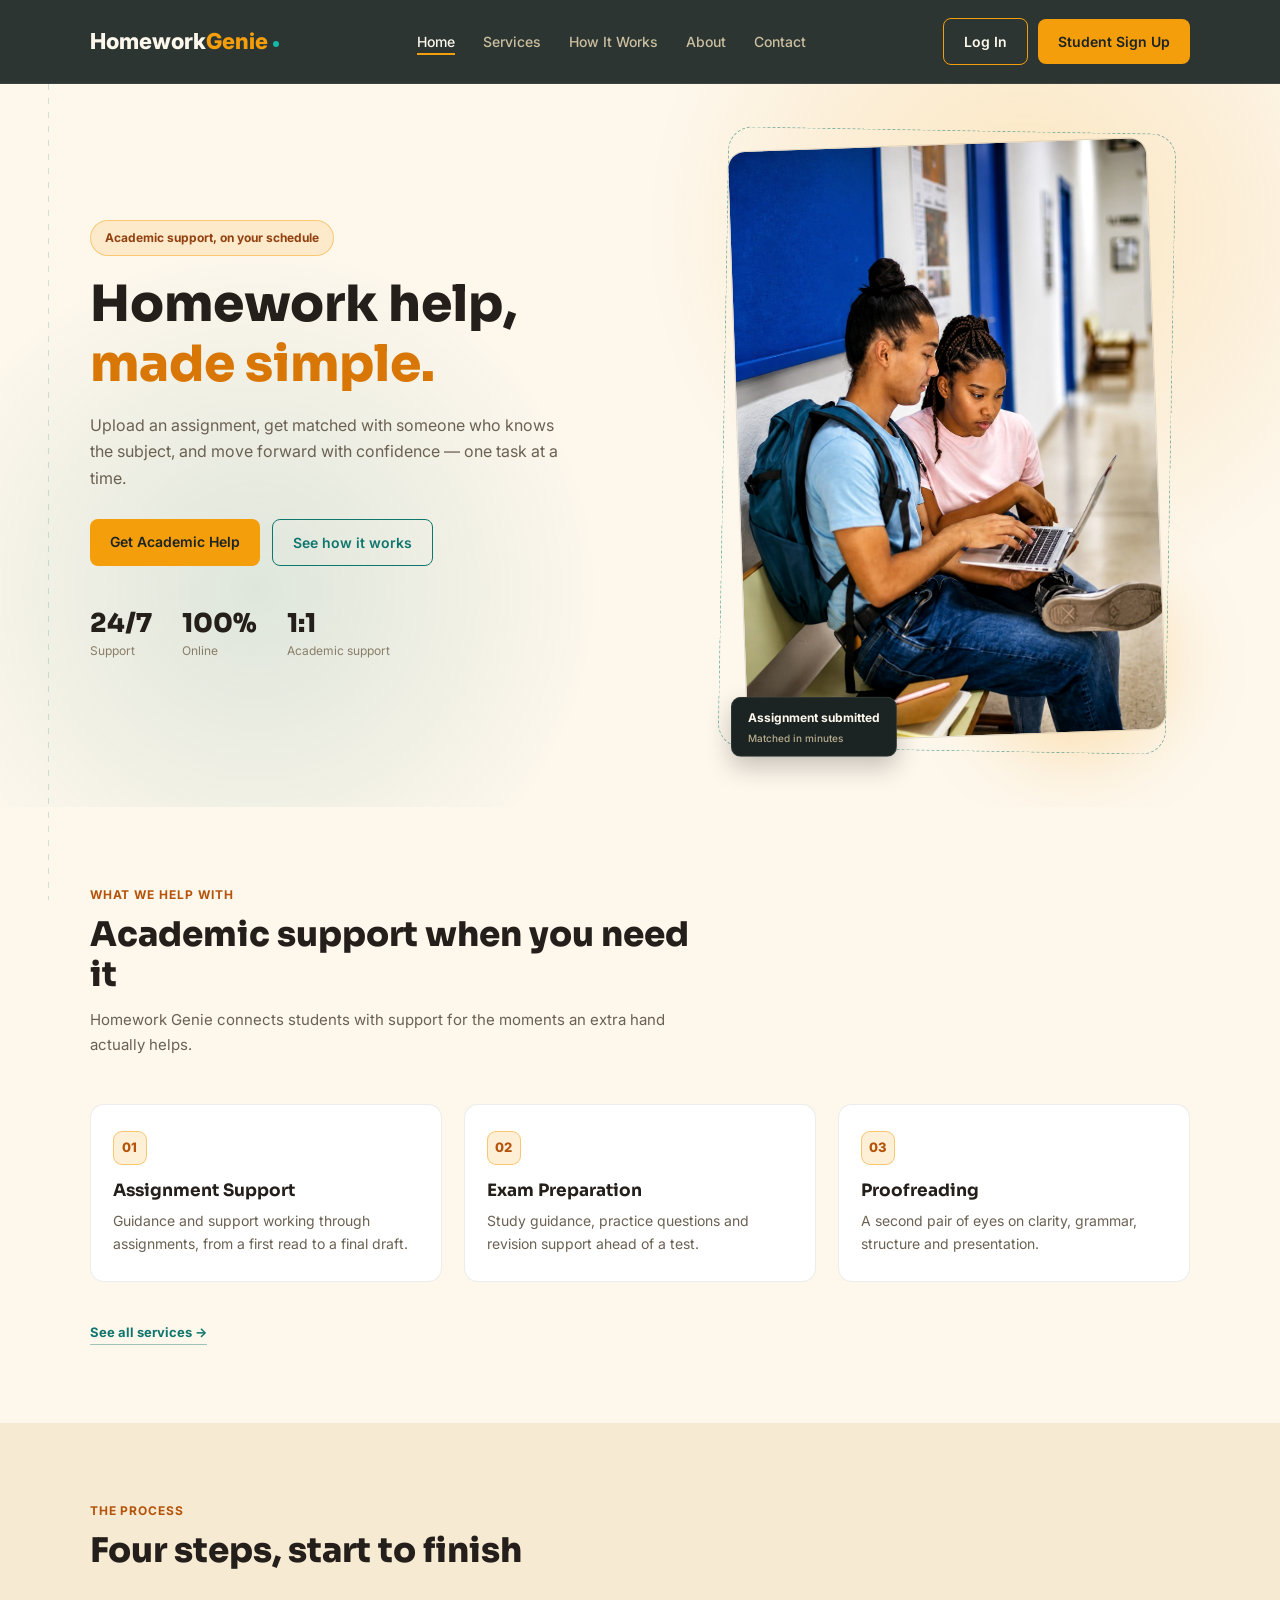
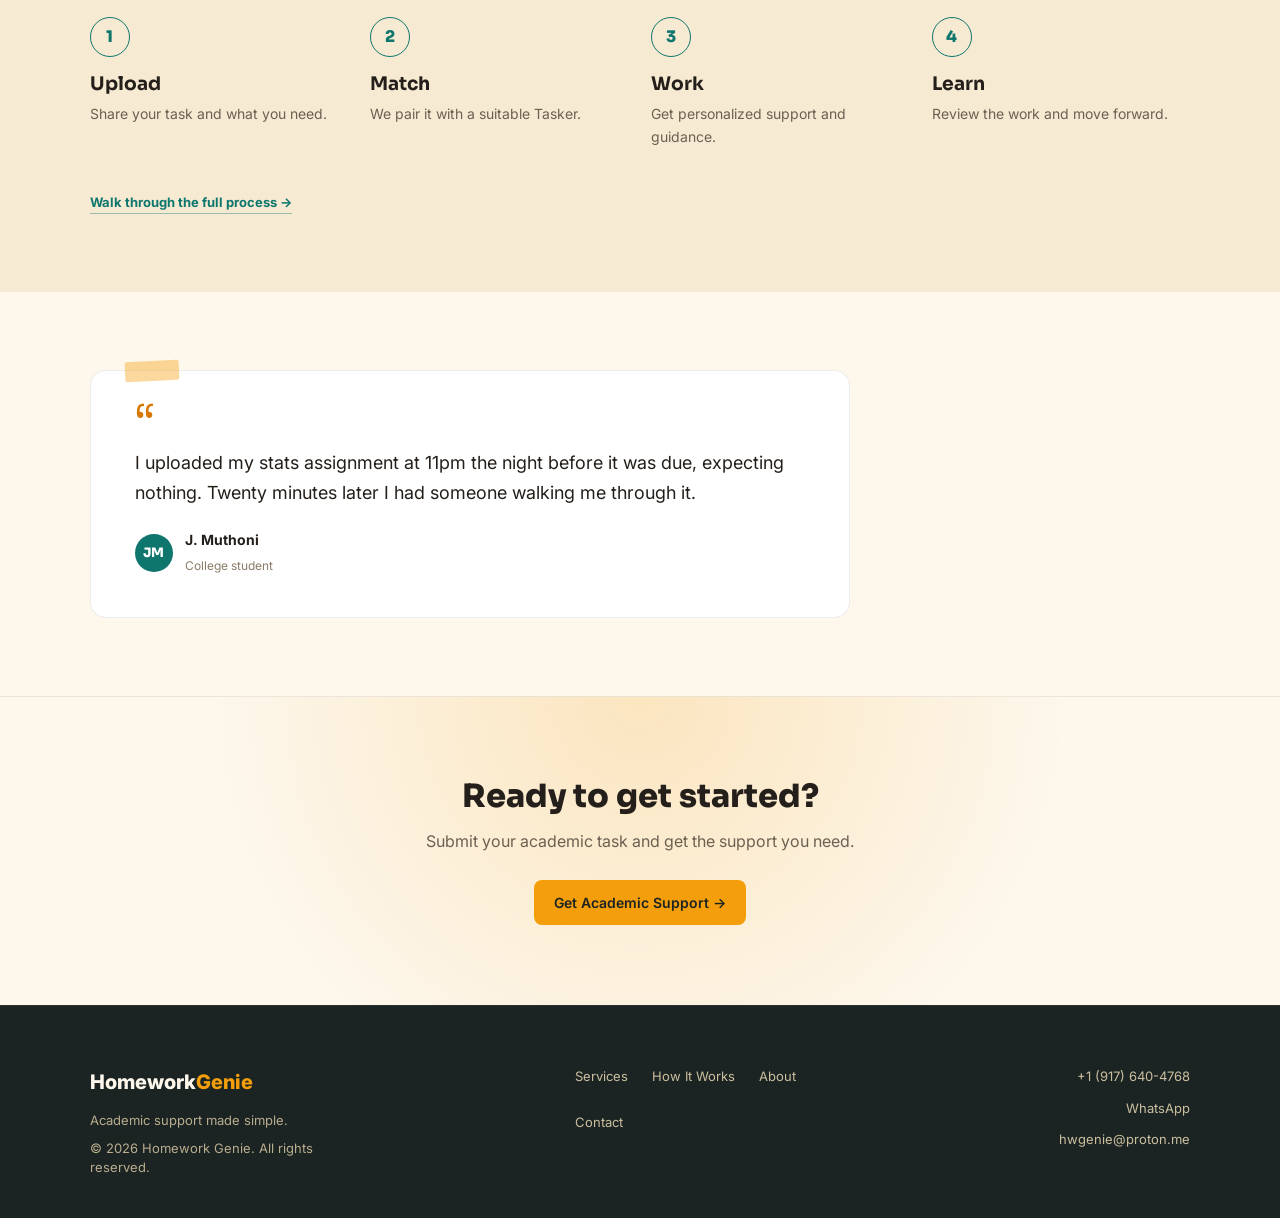
==== dashboard.html @ ab8a33e1 "Add files via upload" ====
<!DOCTYPE html>
<html lang="en">
<head>
  <meta charset="UTF-8">
  <meta name="viewport" content="width=device-width, initial-scale=1.0">
  <title>Dashboard | Homework Genie</title>
  <link rel="preconnect" href="https://fonts.googleapis.com">
  <link href="https://fonts.googleapis.com/css2?family=Sora:wght@600;700;800&family=Inter:wght@400;500;600;700&display=swap" rel="stylesheet">
  <link rel="stylesheet" href="style.css">
  <noscript><style>.reveal{opacity:1!important;transform:none!important;}</style></noscript>
</head>
<body>

<!-- Dashboard shell -->
<div class="dashboard" id="dashboard">
  <div class="dashboard-shell">
    <aside class="dash-sidebar">
      <div class="logo">Homework<span>Genie</span></div>
      <div class="side-label">Workspace</div>
      <div class="side-nav" id="studentSideNav">
        <button class="active" onclick="switchDashView('studentOverview',this)"><span>Overview</span></button>
        <button onclick="switchDashView('studentAssignments',this)"><span class="side-text">My Assignments</span></button>
        <button onclick="openAssignment()"><span class="side-text">+ New Assignment</span></button>
        <button onclick="switchDashView('studentProfileView',this)"><span class="side-text">My Profile</span></button>
      </div>
      <div class="sidebar-bottom">
        <div class="profile-mini"><div class="avatar" id="sideAvatar">HG</div><div class="side-text"><strong id="sideName">User</strong><small id="sideRole">Account</small></div></div>
        <button class="btn logout-dashboard" onclick="logout()"><span class="side-text">Log Out</span></button>
      </div>
    </aside>
    <div class="dash-content">
      <header class="dash-topbar">
        <div><h2 id="topbarTitle">Dashboard</h2><p id="topbarSubtitle">Your academic workspace</p></div>
        <div class="topbar-user"><span id="topbarUserName" style="font-size:12px;font-weight:700;color:#4b4351"></span><div class="avatar" id="topAvatar">HG</div></div>
      </header>
      <main class="dash-main">
        <section id="studentDashboard" class="hidden">
          <!-- Overview -->
          <div id="studentOverview" class="dash-view active">
            <div class="dash-hero"><div><div class="eyebrow">STUDENT WORKSPACE</div><h1 id="studentWelcome">Welcome!</h1><p>Stay on top of your assignments and get the academic support you need.</p></div><button class="btn btn-primary primary-action" onclick="openAssignment()">+ Submit Assignment</button></div>
            <div class="stat-grid">
              <div class="dash-stat"><div class="stat-head"><span>Total Assignments</span></div><div class="number" id="studentTotalCount">0</div><small>All submissions</small></div>
              <div class="dash-stat"><div class="stat-head"><span>Pending</span></div><div class="number" id="studentPendingCount">0</div><small>Waiting for a Tasker</small></div>
              <div class="dash-stat"><div class="stat-head"><span>In Progress</span></div><div class="number" id="studentProgressCount">0</div><small>Currently being worked on</small></div>
              <div class="dash-stat"><div class="stat-head"><span>Completed</span></div><div class="number" id="studentCompletedCount">0</div><small>Finished assignments</small></div>
            </div>
            <div class="dashboard-grid">
              <div class="panel"><div class="panel-head"><div><h3>Recent Assignments</h3><p>Your latest submissions</p></div><button class="toolbar-chip" onclick="switchDashView('studentAssignments',null)">View all</button></div><div id="studentRecentList"></div></div>
              <div class="panel profile-panel"><div class="profile-cover"></div><div class="profile-body"><div class="profile-large"><div class="avatar" id="studentProfileAvatar">HG</div><div><strong id="studentProfileName">Student</strong><small id="studentProfileEducation">Education</small></div></div><div class="profile-details"><div class="detail-row"><span>Email</span><span id="studentProfileEmail">—</span></div><div class="detail-row"><span>Phone</span><span id="studentProfilePhone">—</span></div><div class="detail-row"><span>Education</span><span id="studentProfileLevel">—</span></div></div><button type="button" class="btn profile-edit-btn" onclick="openProfileEdit(); return false;">Edit Profile</button></div></div>
            </div>
            <div class="panel" style="margin-top:20px"><div class="panel-head"><div><h3>Quick Actions</h3><p>Get things done faster</p></div></div><div class="panel-body"><div class="quick-grid"><button class="quick-card" onclick="openAssignment()"><strong>Submit an Assignment</strong><span>Upload a file and describe the help you need.</span></button><button class="quick-card" onclick="switchDashView('studentAssignments',null)"><strong>Track My Assignments</strong><span>See pending, active and completed work.</span></button></div></div></div>
          </div>
          <!-- Assignments -->
          <div id="studentAssignments" class="dash-view"><div class="dash-hero"><div><div class="eyebrow">MY WORK</div><h1>My Assignments</h1><p>Track everything you have submitted to Homework Genie.</p></div><button class="btn btn-primary primary-action" onclick="openAssignment()">+ New Assignment</button></div><div class="panel"><div class="panel-head"><div><h3>Assignment History</h3><p>Newest submissions appear first</p></div></div><div id="assignmentList"></div></div></div>
          <!-- Profile -->
          <div id="studentProfileView" class="dash-view"><div class="dash-hero"><div><div class="eyebrow">ACCOUNT</div><h1>My Profile</h1><p>View your account information.</p></div></div><div class="panel profile-panel"><div class="profile-cover"></div><div class="profile-body"><div class="profile-large"><div class="avatar" id="studentProfileAvatar2">HG</div><div><strong id="studentProfileName2">Student</strong><small id="studentProfileEducation2">Education</small></div></div><div class="profile-details"><div class="detail-row"><span>Full name</span><span id="studentProfileNameDetail">—</span></div><div class="detail-row"><span>Email</span><span id="studentProfileEmail2">—</span></div><div class="detail-row"><span>Phone</span><span id="studentProfilePhone2">—</span></div><div class="detail-row"><span>Education level</span><span id="studentProfileLevel2">—</span></div></div><button type="button" class="btn profile-edit-btn" onclick="openProfileEdit(); return false;">Edit Profile</button></div></div></div>
        </section>
      </main>
    </div>
  </div>
</div>

<!-- Profile edit modal -->
<div class="modal" id="profileEditModal" style="z-index:10001;" onclick="closeOnBackdrop(event, 'profileEditModal')">
  <div class="modal-box" style="max-width:560px">
    <button class="close-modal" onclick="closeModal('profileEditModal')">&times;</button>
    <h2>Edit Your Profile</h2>
    <p class="subtitle">Update the information connected to your Homework Genie account.</p>
    <form id="profileEditForm">
      <div class="form-grid">
        <div class="form-group full"><label>Full Name *</label><input type="text" id="editName" name="name" required></div>
        <div class="form-group"><label>Phone Number *</label><input type="tel" id="editPhone" name="phone" required></div>
        <div class="form-group"><label>Education Level *</label><select id="editEducation" name="education" required><option>High School</option><option>College</option></select></div>
        <div class="form-group full"><label>Gmail Address</label><input type="email" id="editEmail" name="email" disabled></div>
      </div>
      <button type="submit" class="btn btn-primary form-submit">Save Changes</button>
      <div class="success-message" id="profileEditSuccess"></div>
    </form>
  </div>
</div>

<!-- Assignment modal -->
<div class="modal" id="assignmentModal" onclick="closeOnBackdrop(event, 'assignmentModal')">
  <div class="modal-box">
    <button class="close-modal" onclick="closeModal('assignmentModal')">&times;</button>
    <h2>Submit an Assignment</h2><p class="subtitle">Upload your task after creating your student account.</p>
    <form id="assignmentForm">
      <div class="form-group" style="margin-bottom:15px"><label>Assignment File *</label><input type="file" id="assignmentFile" required accept=".pdf,.doc,.docx,.ppt,.pptx,.xls,.xlsx,.txt,.zip"></div>
      <div class="form-note" style="margin:-5px 0 15px">Maximum recommended size: 20 MB. Your file is stored locally until the backend is connected.</div>
      <div class="form-group"><label>Assignment Details *</label><textarea id="assignmentDetails" rows="5" required placeholder="Subject, instructions, deadline and the kind of support you need..."></textarea></div>
      <button type="submit" class="btn btn-primary form-submit" id="assignmentSubmitBtn">Submit Assignment</button>
      <div class="success-message" id="assignmentSuccess"></div>
    </form>
  </div>
</div>

<script src="script.js"></script>
</body>
</html>
---- style.css ----
/* ===========================================================
   Homework Genie — site stylesheet
   Hand-built, plain CSS. No :root variables on purpose —
   colors are written out where they're used.

   Palette: warm cream body, gold + teal accents,
   deep charcoal-teal used only as a dark anchor for
   nav / footer / dashboard surfaces.
=========================================================== */

* {
  margin: 0;
  padding: 0;
  box-sizing: border-box;
}

html {
  scroll-behavior: smooth;
}

body {
  background: #fdf7ec;
  color: #241f1a;
  font-family: 'Inter', Arial, Helvetica, sans-serif;
  line-height: 1.65;
  overflow-x: hidden;
}

h1, h2, h3, h4 {
  font-family: 'Sora', Arial, Helvetica, sans-serif;
  line-height: 1.2;
}

a { color: inherit; }

img { max-width: 100%; display: block; }

.wrap {
  max-width: 1180px;
  margin: 0 auto;
  padding: 0 7%;
}

/* faint dotted "notebook margin" line running down the page edge on wide screens */
body::before {
  content: "";
  position: fixed;
  top: 0;
  bottom: 0;
  left: 48px;
  width: 1px;
  background: repeating-linear-gradient(
    to bottom,
    rgba(15, 118, 110, 0.18) 0px,
    rgba(15, 118, 110, 0.18) 6px,
    transparent 6px,
    transparent 14px
  );
  z-index: 0;
  pointer-events: none;
}
@media (max-width: 900px) { body::before { display: none; } }

/* ===================== NAVBAR ===================== */
.site-nav {
  width: 100%;
  padding: 18px 7%;
  display: flex;
  justify-content: space-between;
  align-items: center;
  border-bottom: 1px solid rgba(255,255,255,0.07);
  position: sticky;
  top: 0;
  background: rgba(27, 36, 34, 0.92);
  backdrop-filter: blur(10px);
  z-index: 500;
}

.brand {
  font-size: 22px;
  font-weight: 800;
  color: #fdf7ec;
  white-space: nowrap;
}

.brand-accent { color: #f59e0b; }

.brand-dot {
  display: inline-block;
  width: 6px;
  height: 6px;
  border-radius: 50%;
  background: #14b8a6;
  margin-left: 5px;
  vertical-align: middle;
}

.logo {
  font-size: 22px;
  font-weight: 800;
  color: #fdf7ec;
  white-space: nowrap;
}

.logo span { color: #f59e0b; }

.nav-links {
  list-style: none;
  display: flex;
  gap: 28px;
}

.nav-links a {
  text-decoration: none;
  font-size: 14px;
  color: #cbbfa0;
  font-weight: 500;
  position: relative;
  padding-bottom: 3px;
}

.nav-links a::after {
  content: "";
  position: absolute;
  left: 0;
  bottom: -2px;
  width: 0;
  height: 2px;
  background: #f59e0b;
  transition: width 0.2s ease;
}

.nav-links a:hover { color: #fdf7ec; }
.nav-links a:hover::after,
.nav-links a.current::after { width: 100%; }
.nav-links a.current { color: #fdf7ec; }

.nav-actions { display: flex; gap: 10px; align-items: center; }

.nav-toggle {
  display: none;
  flex-direction: column;
  gap: 4px;
  background: none;
  border: none;
  cursor: pointer;
  padding: 6px;
}
.nav-toggle span {
  width: 22px;
  height: 2px;
  background: #fdf7ec;
  display: block;
}

.btn {
  padding: 11px 20px;
  border-radius: 8px;
  text-decoration: none;
  font-weight: 600;
  font-size: 14px;
  display: inline-block;
  border: none;
  cursor: pointer;
  font-family: inherit;
}

.btn-outline { border: 1px solid #f59e0b; color: #fdf7ec; background: transparent; }
.btn-outline:hover { background: rgba(245,158,11,0.16); }

/* same idea as .btn-outline but for use on light (cream) backgrounds instead of the dark nav */
.btn-outline-onlight { border: 1px solid #0f766e; color: #0f766e; background: transparent; }
.btn-outline-onlight:hover { background: rgba(15,118,110,0.1); }

.btn-primary { background: #f59e0b; color: #1b2422; }
.btn-primary:hover { background: #d97706; }

.btn-small { padding: 7px 13px; font-size: 12px; border-radius: 6px; }

/* ===================== PAGE HERO (interior pages) ===================== */
.page-hero {
  padding: 64px 7% 56px;
  position: relative;
  overflow: hidden;
  background:
    radial-gradient(circle at 85% 10%, rgba(245,158,11,0.18), transparent 34%),
    radial-gradient(circle at 10% 80%, rgba(15,118,110,0.13), transparent 32%);
  border-bottom: 1px solid rgba(36,31,26,0.08);
}

.page-hero .crumb {
  font-size: 12px;
  letter-spacing: 0.08em;
  text-transform: uppercase;
  color: #b45309;
  font-weight: 700;
  margin-bottom: 14px;
}

.page-hero h1 { font-size: clamp(30px, 4vw, 44px); font-weight: 800; max-width: 720px; }
.page-hero p.lead { margin-top: 16px; max-width: 620px; color: #6b6152; font-size: 16px; }

/* ===================== HOME HERO ===================== */
.hero {
  min-height: 620px;
  display: flex;
  align-items: center;
  gap: 40px;
  padding: 60px 7% 70px;
  background:
    radial-gradient(circle at 80% 20%, rgba(245,158,11,0.2), transparent 32%),
    radial-gradient(circle at 20% 70%, rgba(15,118,110,0.13), transparent 30%);
  position: relative;
  overflow: hidden;
  flex-wrap: wrap;
}

.hero-content { max-width: 620px; position: relative; z-index: 2; flex: 1 1 50%; }

.badge {
  display: inline-block;
  padding: 7px 14px;
  border: 1px solid rgba(245,158,11,0.45);
  border-radius: 20px;
  font-size: 12px;
  font-weight: 700;
  color: #92400e;
  background: rgba(245,158,11,0.14);
  margin-bottom: 18px;
}

.hero h1 { font-size: clamp(32px, 4.4vw, 50px); font-weight: 800; }
.hero h1 span { color: #d97706; }

.hero p.intro { margin-top: 18px; color: #6b6152; font-size: 16px; max-width: 480px; }

.hero-buttons { margin-top: 28px; display: flex; gap: 12px; flex-wrap: wrap; }

.stats { display: flex; gap: 30px; margin-top: 42px; flex-wrap: wrap; }
.stat h3 { font-size: 26px; font-weight: 800; color: #241f1a; }
.stat p { font-size: 12px; color: #8a7d68; margin-top: 2px; }

.hero-visual { flex: 1 1 42%; min-width: 280px; display: flex; justify-content: center; position: relative; z-index: 1; }

.hero-photo-frame {
  position: relative;
  width: min(100%, 420px);
  transform: rotate(-2deg);
}

.hero-photo-frame img {
  width: 100%;
  border-radius: 18px;
  border: 1px solid rgba(36,31,26,0.12);
  filter: saturate(0.9) contrast(1.03);
}

.hero-photo-frame::before {
  content: "";
  position: absolute;
  inset: -14px;
  border: 1px dashed rgba(15,118,110,0.5);
  border-radius: 24px;
  transform: rotate(3deg);
  z-index: -1;
}

.hero-photo-glow {
  position: absolute;
  width: 260px;
  height: 260px;
  background: radial-gradient(circle, rgba(245,158,11,0.45), transparent 70%);
  filter: blur(30px);
  bottom: -60px;
  right: -40px;
  z-index: -2;
}

.hero-tag {
  position: absolute;
  bottom: -16px;
  left: -16px;
  background: #1b2422;
  color: #fdf7ec;
  border: 1px solid rgba(255,255,255,0.1);
  padding: 10px 16px;
  border-radius: 10px;
  font-size: 12px;
  font-weight: 700;
  transform: rotate(2deg);
  box-shadow: 0 10px 24px rgba(36,31,26,0.25);
}
.hero-tag small { display: block; font-weight: 500; color: #b9ad8f; font-size: 10px; margin-top: 2px; }

/* ===================== SECTION TITLES ===================== */
.section {
  padding: 78px 7%;
}
.section.alt { background: #f6ead2; }

.section-title { max-width: 620px; margin-bottom: 46px; }
.section-title .eyebrow {
  font-size: 12px;
  letter-spacing: 0.08em;
  text-transform: uppercase;
  color: #b45309;
  font-weight: 700;
  margin-bottom: 10px;
}
.section-title h2 { font-size: clamp(24px, 3vw, 34px); font-weight: 800; }
.section-title p { margin-top: 12px; color: #6b6152; font-size: 15px; }
.section-title.center { margin-left: auto; margin-right: auto; text-align: center; }

/* ===================== CARDS / GRID ===================== */
.grid-3 { display: grid; grid-template-columns: repeat(3, 1fr); gap: 22px; }
.grid-4 { display: grid; grid-template-columns: repeat(4, 1fr); gap: 20px; }
@media (max-width: 900px) { .grid-3, .grid-4 { grid-template-columns: repeat(2, 1fr); } }
@media (max-width: 560px) { .grid-3, .grid-4 { grid-template-columns: 1fr; } }

.card {
  background: #ffffff;
  border: 1px solid rgba(36,31,26,0.08);
  border-radius: 14px;
  padding: 26px 22px;
  transition: transform 0.18s ease, border-color 0.18s ease;
}
.card:hover { transform: translateY(-4px); border-color: rgba(245,158,11,0.5); }

.badge-num {
  width: 34px;
  height: 34px;
  border-radius: 9px;
  background: rgba(245,158,11,0.16);
  border: 1px solid rgba(245,158,11,0.5);
  color: #b45309;
  display: flex;
  align-items: center;
  justify-content: center;
  font-weight: 800;
  font-size: 13px;
  margin-bottom: 16px;
}

.card h3 { font-size: 17px; font-weight: 700; margin-bottom: 8px; }
.card p { font-size: 14px; color: #6b6152; }

.card-link {
  display: inline-block;
  margin-top: 14px;
  font-size: 13px;
  font-weight: 700;
  color: #0f766e;
  text-decoration: none;
  border-bottom: 1px solid rgba(15,118,110,0.4);
}

/* ===================== STEPS ===================== */
.steps-row { display: grid; grid-template-columns: repeat(4, 1fr); gap: 22px; position: relative; }
@media (max-width: 900px) { .steps-row { grid-template-columns: repeat(2, 1fr); } }
@media (max-width: 560px) { .steps-row { grid-template-columns: 1fr; } }

.step-number {
  width: 40px; height: 40px;
  border-radius: 50%;
  border: 1px solid #0f766e;
  color: #0f766e;
  display: flex; align-items: center; justify-content: center;
  font-weight: 800;
  margin-bottom: 16px;
  font-family: 'Sora', sans-serif;
}

/* alternating editorial blocks (used on about / services / how it works) */
.feature-block {
  display: flex;
  align-items: center;
  gap: 56px;
  padding: 64px 0;
  border-bottom: 1px solid rgba(36,31,26,0.08);
  flex-wrap: wrap;
}
.feature-block:last-child { border-bottom: none; }
.feature-block.reverse { flex-direction: row-reverse; }
.feature-block .fb-text { flex: 1 1 46%; min-width: 280px; }
.feature-block .fb-visual { flex: 1 1 40%; min-width: 260px; position: relative; }

.feature-block .fb-visual img {
  width: 100%;
  border-radius: 16px;
  border: 1px solid rgba(36,31,26,0.1);
  filter: saturate(0.9);
}
.feature-block.reverse .fb-visual img { transform: rotate(1.5deg); }
.feature-block:not(.reverse) .fb-visual img { transform: rotate(-1.5deg); }

.fb-text .step-number { margin-bottom: 14px; }
.fb-text h3 { font-size: 24px; font-weight: 800; margin-bottom: 12px; }
.fb-text p { color: #6b6152; font-size: 15px; margin-bottom: 10px; }
.fb-text ul { margin-top: 14px; padding-left: 0; list-style: none; }
.fb-text ul li {
  padding-left: 22px;
  position: relative;
  font-size: 14px;
  color: #4a4034;
  margin-bottom: 9px;
}
.fb-text ul li::before {
  content: "";
  position: absolute;
  left: 0;
  top: 7px;
  width: 9px;
  height: 9px;
  border: 2px solid #0f766e;
  border-radius: 2px;
  transform: rotate(45deg);
}

/* ===================== TESTIMONIAL / STICKY-NOTE CALLOUT ===================== */
.note-block {
  background: #ffffff;
  border: 1px solid rgba(36,31,26,0.08);
  border-radius: 16px;
  padding: 40px 44px;
  position: relative;
  max-width: 760px;
}
.note-block::before {
  content: "";
  position: absolute;
  top: -10px;
  left: 34px;
  width: 54px;
  height: 20px;
  background: rgba(245,158,11,0.4);
  transform: rotate(-3deg);
  border-radius: 2px;
}
.note-block .mark { font-family: 'Sora', sans-serif; font-size: 46px; color: #d97706; line-height: 0.5; }
.note-block p.quote { font-size: 18px; color: #241f1a; margin: 14px 0 20px; }
.note-signature { display: flex; align-items: center; gap: 12px; }
.note-signature .mono {
  width: 38px; height: 38px; border-radius: 50%;
  background: #0f766e; color: #fff; font-weight: 800; font-size: 13px;
  display: flex; align-items: center; justify-content: center;
  font-family: 'Sora', sans-serif;
}
.note-signature strong { font-size: 14px; display: block; }
.note-signature small { color: #8a7d68; font-size: 12px; }

/* ===================== TASKER / PROFILE CARDS ===================== */
.person-card {
  background: #ffffff;
  border: 1px solid rgba(36,31,26,0.08);
  border-radius: 14px;
  padding: 24px;
  text-align: left;
}
.person-card .mono-lg {
  width: 52px; height: 52px; border-radius: 12px;
  background: linear-gradient(135deg, #f59e0b, #d97706);
  color: #1b2422; font-weight: 800; font-family: 'Sora', sans-serif;
  display: flex; align-items: center; justify-content: center;
  font-size: 16px; margin-bottom: 16px;
}
.person-card h3 { font-size: 16px; margin-bottom: 3px; }
.person-card .role { font-size: 12px; color: #b45309; font-weight: 700; margin-bottom: 10px; }
.person-card p { font-size: 13px; color: #6b6152; }

/* ===================== VALUES ===================== */
.value-card { border-left: 2px solid rgba(15,118,110,0.5); padding-left: 18px; }
.value-card h3 { font-size: 16px; margin-bottom: 8px; }
.value-card p { font-size: 14px; color: #6b6152; }

/* ===================== FAQ ACCORDION ===================== */
.faq-item {
  border-bottom: 1px solid rgba(36,31,26,0.1);
  padding: 20px 0;
}
.faq-q {
  display: flex;
  justify-content: space-between;
  align-items: center;
  cursor: pointer;
  font-weight: 700;
  font-size: 15px;
  gap: 20px;
}
.faq-q .plus {
  width: 22px; height: 22px; flex-shrink: 0;
  border: 1px solid #0f766e; border-radius: 6px;
  position: relative;
}
.faq-q .plus::before, .faq-q .plus::after {
  content: ""; position: absolute; background: #0f766e;
  top: 50%; left: 50%; transform: translate(-50%,-50%);
}
.faq-q .plus::before { width: 10px; height: 2px; }
.faq-q .plus::after { width: 2px; height: 10px; transition: transform 0.2s ease; }
.faq-item.open .faq-q .plus::after { transform: translate(-50%,-50%) scaleY(0); }

.faq-a {
  max-height: 0;
  overflow: hidden;
  transition: max-height 0.25s ease;
  color: #6b6152;
  font-size: 14px;
}
.faq-a-inner { padding-top: 14px; }
.faq-item.open .faq-a { max-height: 300px; }

/* ===================== CONTACT ===================== */
.contact-grid { display: grid; grid-template-columns: 1.1fr 0.9fr; gap: 50px; align-items: flex-start; }
@media (max-width: 900px) { .contact-grid { grid-template-columns: 1fr; } }

.contact-card {
  display: flex;
  gap: 16px;
  padding: 18px 0;
  border-bottom: 1px solid rgba(36,31,26,0.08);
}
.contact-card .cc-icon {
  width: 36px; height: 36px; border-radius: 8px;
  border: 1px solid rgba(245,158,11,0.5);
  color: #b45309;
  display: flex; align-items: center; justify-content: center;
  font-weight: 800; font-size: 13px; flex-shrink: 0;
  font-family: 'Sora', sans-serif;
}
.contact-card strong { display: block; font-size: 14px; margin-bottom: 3px; }
.contact-card span, .contact-card a { font-size: 13px; color: #6b6152; text-decoration: none; }
.contact-card a:hover { color: #0f766e; }

.form-panel {
  background: #ffffff;
  border: 1px solid rgba(36,31,26,0.08);
  border-radius: 16px;
  padding: 32px;
}
.form-group { margin-bottom: 16px; }
.form-group label { display: block; font-size: 12px; font-weight: 700; margin-bottom: 6px; color: #4a4034; }
.form-group input, .form-group textarea, .form-group select {
  width: 100%;
  padding: 11px 13px;
  border-radius: 8px;
  border: 1px solid rgba(36,31,26,0.15);
  background: #fdf7ec;
  color: #241f1a;
  font-family: inherit;
  font-size: 14px;
}
.form-group input:focus, .form-group textarea:focus { outline: none; border-color: #f59e0b; }
.form-note { font-size: 12px; color: #8a7d68; margin-top: -6px; margin-bottom: 16px; }

/* ===================== CTA ===================== */
.cta {
  text-align: center;
  padding: 80px 7%;
  background: radial-gradient(circle at 50% 0%, rgba(245,158,11,0.2), transparent 60%);
  border-top: 1px solid rgba(36,31,26,0.08);
}
.cta h2 { font-size: clamp(24px, 3vw, 32px); font-weight: 800; margin-bottom: 12px; }
.cta p { color: #6b6152; margin-bottom: 26px; }

/* ===================== FOOTER ===================== */
footer {
  background: #1b2422;
  color: #fdf7ec;
  padding: 60px 7% 40px;
  display: flex;
  justify-content: space-between;
  align-items: flex-start;
  flex-wrap: wrap;
  gap: 40px;
  border-top: 1px solid rgba(255,255,255,0.06);
}
footer > * { max-width: 260px; }
footer .logo { font-size: 20px; font-weight: 800; color: #fdf7ec; margin-bottom: 12px; }
footer .logo span { color: #f59e0b; }
footer p { color: #b9ad8f; font-size: 13px; line-height: 1.5; }
footer p:not(:first-child) { margin-top: 8px; }
.footer-nav { display: flex; gap: 24px; flex-wrap: wrap; align-items: flex-start; }
.footer-nav a { font-size: 13px; text-decoration: none; color: #cbbfa0; transition: color 0.2s ease; }
.footer-nav a:hover { color: #f59e0b; }
.footer-links { display: flex; flex-direction: column; gap: 10px; align-items: flex-end; text-align: right; }
.footer-links a { font-size: 13px; text-decoration: none; color: #cbbfa0; transition: color 0.2s ease; }
.footer-links a:hover { color: #f59e0b; }
@media (max-width: 700px) {
  footer { flex-direction: column; gap: 30px; padding: 40px 7% 30px; }
  footer > * { max-width: 100%; }
  .footer-links { align-items: flex-start; text-align: left; }
}

/* ===================== BACK TO TOP ===================== */
#backToTop {
  position: fixed;
  right: 24px;
  bottom: 24px;
  width: 44px;
  height: 44px;
  border-radius: 50%;
  background: #f59e0b;
  border: 1px solid rgba(36,31,26,0.15);
  color: #1b2422;
  font-size: 18px;
  cursor: pointer;
  display: flex;
  align-items: center;
  justify-content: center;
  opacity: 0;
  visibility: hidden;
  transform: translateY(10px);
  transition: opacity 0.2s ease, transform 0.2s ease;
  z-index: 600;
  box-shadow: 0 8px 20px rgba(36,31,26,0.28);
}
#backToTop.show { opacity: 1; visibility: visible; transform: translateY(0); }
#backToTop:hover { background: #d97706; }

/* ===================== SCROLL REVEAL ===================== */
.reveal { opacity: 0; transform: translateY(16px); transition: opacity 0.5s ease, transform 0.5s ease; }
.reveal.in { opacity: 1; transform: translateY(0); }

/* ===================== MOBILE NAV ===================== */
.nav-links .mobile-auth { display: none; }
@media (max-width: 860px) {
  .nav-toggle { display: flex; }
  .nav-actions { display: none; }
  .nav-links {
    position: fixed;
    top: 63px; left: 0; right: 0;
    background: #1b2422;
    flex-direction: column;
    padding: 10px 7% 24px;
    gap: 16px;
    border-bottom: 1px solid rgba(255,255,255,0.08);
    display: none;
  }
  .nav-links.open { display: flex; }
  .nav-links .mobile-auth { display: flex; flex-direction: column; gap: 10px; margin-top: 6px; }
  .nav-links .mobile-auth .btn { width: 100%; text-align: center; }
  .hero { padding: 44px 7% 56px; }
  .feature-block, .feature-block.reverse { flex-direction: column; }
}

/* ===================== DASHBOARD / MODALS ===================== */
.modal { position:fixed; inset:0; background:rgba(10,5,16,.72); display:none; align-items:center; justify-content:center; z-index:9000; padding:20px; }
.modal.active { display:flex; }
.modal-box { background:#1b2422; color:#fdf7ec; border:1px solid rgba(255,255,255,.1); border-radius:16px; padding:34px; width:100%; max-width:560px; max-height:90vh; overflow-y:auto; position:relative; }
.modal-box h2 { font-size:20px; font-weight:800; margin-bottom:6px; color:#fdf7ec; }
.modal-box .subtitle { color:#b9ad8f; font-size:13px; margin-bottom:22px; }
.close-modal { position:absolute; top:16px; right:16px; background:none; border:none; color:#fff; font-size:22px; cursor:pointer; line-height:1; }
.form-grid { display:grid; grid-template-columns:1fr 1fr; gap:16px; }
.form-group.full { grid-column:1 / -1; }
.password-wrap { position:relative; }
.password-wrap input { padding-right:44px; }
.password-toggle { position:absolute; right:8px; top:50%; transform:translateY(-50%); background:none; border:none; cursor:pointer; font-size:15px; color:#cbbfa0; }
.form-submit { width:100%; margin-top:6px; }
.form-note { font-size:12px; color:#8a7d68; margin-top:18px; margin-bottom:16px; text-align:center; }
.auth-link { color:#5eead4; cursor:pointer; font-weight:700; }
.success-message { display:none; margin-top:14px; padding:10px 12px; border-radius:8px; background:rgba(147,51,234,.12); border:1px solid rgba(168,85,247,.35); color:#99f6e4; font-size:13px; }
.modal-box .form-group label { color:#fdf7ec; }
.modal-box .form-note { color:#b9ad8f; }
.modal-box .form-group input,
.modal-box .form-group textarea,
.modal-box .form-group select { color:#241f1a; }
@media (max-width: 480px) {
  .modal-box { padding: 24px 18px; }
  .form-grid { grid-template-columns: 1fr; }
}

.dashboard { position:fixed; inset:0; background:#f7f0e3; display:none; z-index:8000; color:#231a2e; }
.dashboard.active { display:block; }
.dashboard-shell { display:flex; height:100vh; }
.dash-sidebar { width:220px; background:#1b2422; color:#fff; padding:22px 16px; display:flex; flex-direction:column; flex-shrink:0; }
.dash-sidebar .logo { margin-bottom:26px; font-size:18px; }
.side-label { font-size:11px; text-transform:uppercase; letter-spacing:.06em; color:#cbbfa0; margin-bottom:10px; }
.side-nav { display:flex; flex-direction:column; gap:4px; flex:1; }
.side-nav button { display:flex; align-items:center; gap:10px; background:none; border:none; color:#cfc6da; padding:10px 12px; border-radius:8px; cursor:pointer; font-size:13px; text-align:left; font-family:inherit; }
.side-nav button:hover { background:rgba(255,255,255,.06); }
.side-nav button.active { background:#f59e0b; color:#fff; }
.sidebar-bottom { border-top:1px solid rgba(255,255,255,.1); padding-top:14px; }
.profile-mini { display:flex; align-items:center; gap:10px; margin-bottom:12px; }
.avatar { width:34px; height:34px; border-radius:9px; background:#f59e0b; color:#fff; display:flex; align-items:center; justify-content:center; font-weight:800; font-size:12px; flex-shrink:0; }
.profile-mini strong { display:block; font-size:12px; }
.profile-mini small { color:#cbbfa0; font-size:11px; }
.logout-dashboard { width:100%; background:rgba(255,255,255,.06); color:#fff; text-align:left; }
.dash-content { flex:1; overflow-y:auto; }
.dash-topbar { display:flex; justify-content:space-between; align-items:center; padding:20px 30px; background:#fff; border-bottom:1px solid #ece3d2; }
.dash-topbar h2 { font-size:18px; }
.dash-topbar p { font-size:12px; color:#8b8390; }
.topbar-user { display:flex; align-items:center; gap:10px; }
.dash-main { padding:26px 30px; }
.dash-view { display:none; }
.dash-view.active { display:block; }
.dash-hero { display:flex; justify-content:space-between; align-items:flex-start; gap:20px; background:#fff; border:1px solid #ece3d2; border-radius:14px; padding:24px; margin-bottom:20px; flex-wrap:wrap; }
.dash-hero .eyebrow { font-size:11px; font-weight:800; color:#f59e0b; letter-spacing:.06em; margin-bottom:6px; }
.dash-hero h1 { font-size:20px; }
.dash-hero p { font-size:13px; color:#8b8390; margin-top:4px; }
.primary-action { flex-shrink:0; }
.stat-grid { display:grid; grid-template-columns:repeat(4,1fr); gap:14px; margin-bottom:20px; }
.dash-stat { background:#fff; border:1px solid #ece3d2; border-radius:12px; padding:16px; }
.stat-head { display:flex; justify-content:space-between; font-size:12px; color:#8b8390; margin-bottom:8px; }
.dash-stat .number { font-size:22px; font-weight:800; }
.dash-stat small { font-size:11px; color:#8b8390; }
.dashboard-grid { display:grid; grid-template-columns:1.4fr 1fr; gap:16px; }
.panel { background:#fff; border:1px solid #ece3d2; border-radius:14px; padding:20px; }
.panel-head { display:flex; justify-content:space-between; align-items:flex-start; margin-bottom:10px; }
.panel-head h3 { font-size:15px; } .panel-head p { font-size:12px; color:#8b8390; }
.toolbar-chip { background:#ccfbf1; color:#0f766e; border:none; padding:6px 12px; border-radius:20px; font-size:11px; font-weight:700; cursor:pointer; }
.profile-cover { height:52px; background:linear-gradient(135deg,#f59e0b,#d97706); border-radius:12px 12px 0 0; margin:-20px -20px 0; }
.profile-body { padding-top:16px; }
.profile-large { display:flex; align-items:center; gap:12px; margin-bottom:16px; }
.profile-large small { display:block; color:#8b8390; margin-top:2px; }
.profile-large .avatar { width:44px; height:44px; font-size:14px; }
.profile-details { display:flex; flex-direction:column; gap:8px; margin-bottom:14px; }
.detail-row { display:flex; justify-content:space-between; font-size:12px; border-bottom:1px dashed #eee; padding-bottom:6px; color:#5a5164; }
.profile-edit-btn { width:100%; background:#ccfbf1; color:#0f766e; }
.quick-grid { display:grid; grid-template-columns:1fr 1fr; gap:12px; }
.quick-card { background:#fbf3e2; border:1px solid #ece3d2; border-radius:10px; padding:14px; text-align:left; cursor:pointer; font-family:inherit; display:flex; flex-direction:column; gap:4px; }
.quick-card strong { font-size:13px; } .quick-card span:last-child { font-size:11px; color:#8b8390; }
.assignment-item { border:1px solid #ece3d2; border-radius:10px; padding:14px; margin-bottom:10px; }
.assignment-item-actions { margin-top:10px; }
.status-pill { padding:5px 9px; border-radius:20px; font-size:10px; font-weight:800; background:#ccfbf1; color:#0f766e; border:1px solid #99f6e4; }
.empty-state { padding:32px 20px; text-align:center; color:#8b8390; font-size:12px; }
.hidden { display:none; }
@media (max-width:760px){ .dash-sidebar{width:64px;} .side-text{display:none;} .stat-grid,.dashboard-grid,.quick-grid{grid-template-columns:1fr 1fr;} .dashboard-grid{grid-template-columns:1fr;} }
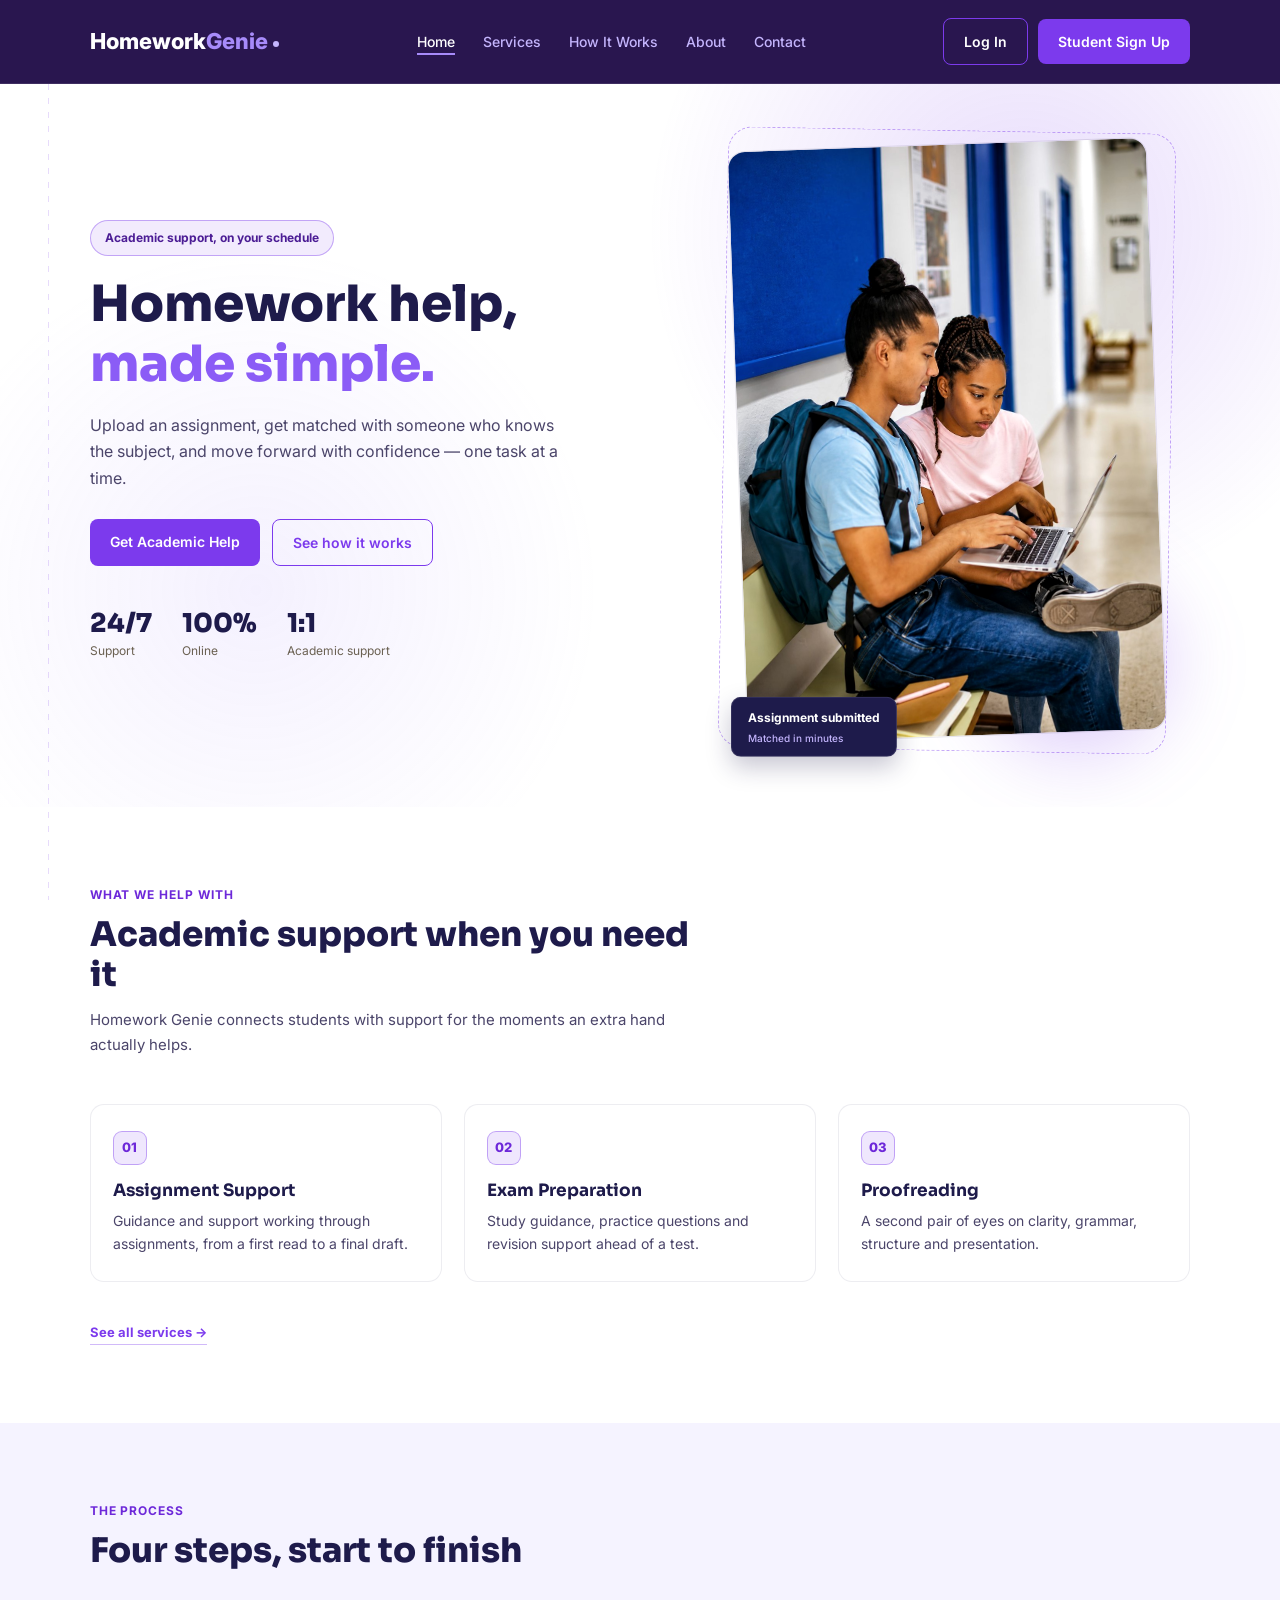
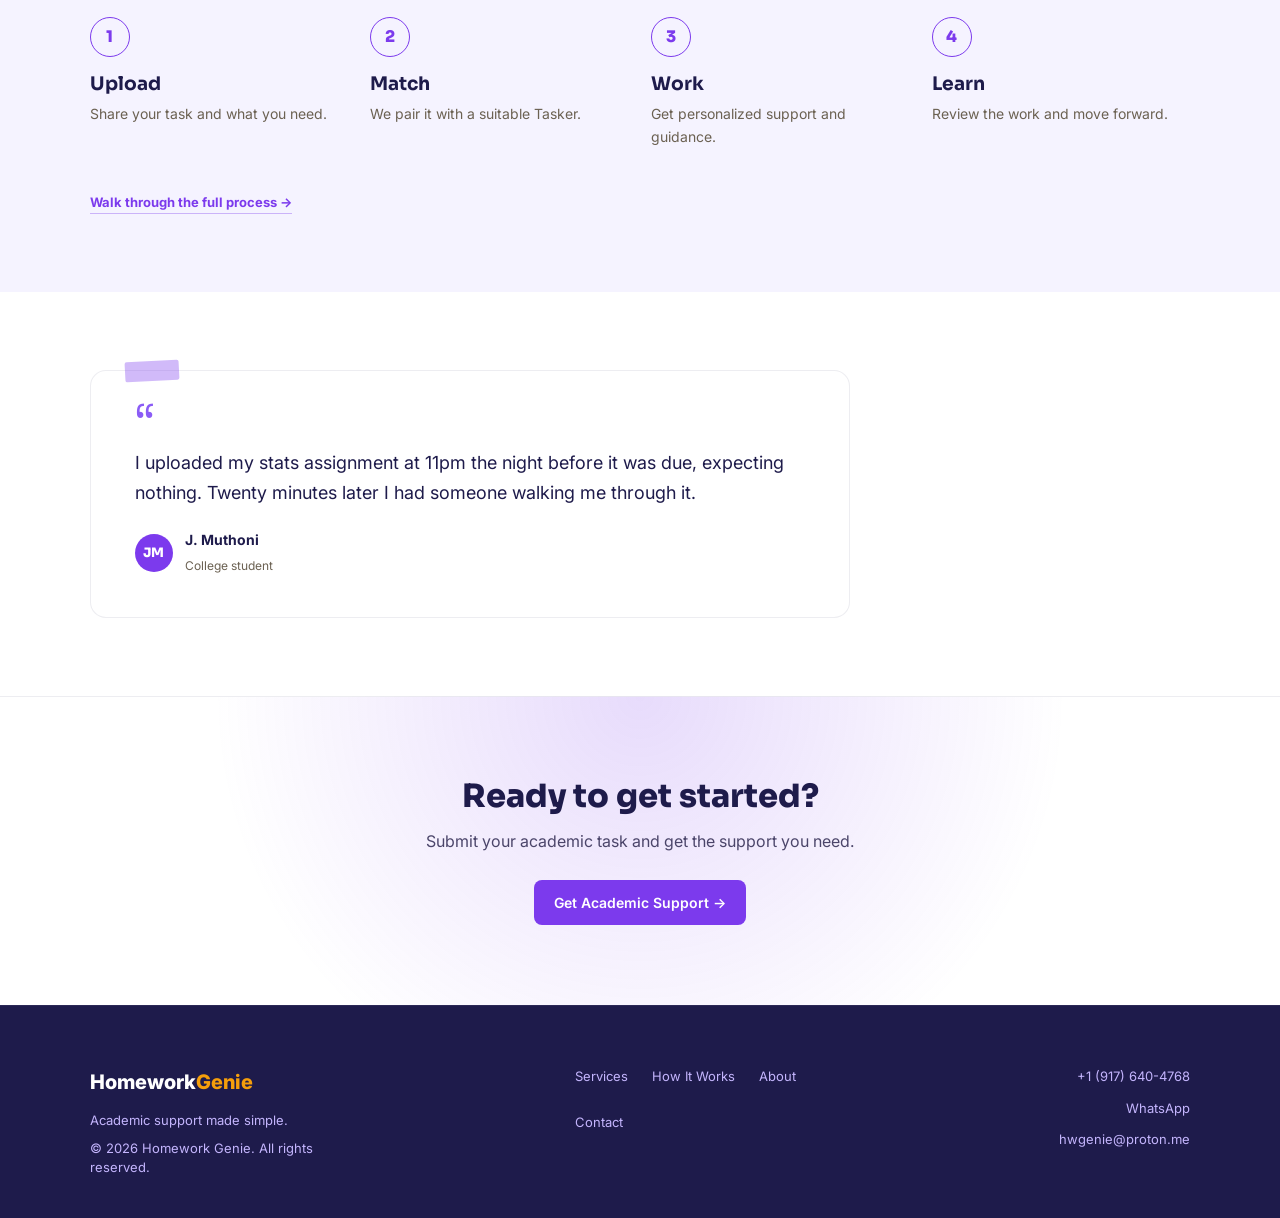
==== commit 7ac45be3: "Add files via upload" ====
--- a/dashboard.html
+++ b/dashboard.html
@@ -15,7 +15,7 @@
 <div class="dashboard" id="dashboard">
   <div class="dashboard-shell">
     <aside class="dash-sidebar">
-      <div class="logo">Homework<span>Genie</span></div>
+      <div class="brand">Homework<span class="brand-accent">Genie</span><span class="brand-dot"></span></div>
       <div class="side-label">Workspace</div>
       <div class="side-nav" id="studentSideNav">
         <button class="active" onclick="switchDashView('studentOverview',this)"><span>Overview</span></button>
--- a/style.css
+++ b/style.css
@@ -3,8 +3,8 @@
    Hand-built, plain CSS. No :root variables on purpose —
    colors are written out where they're used.
 
-   Palette: warm cream body, gold + teal accents,
-   deep charcoal-teal used only as a dark anchor for
+   Palette: white base, purple + lavender accents,
+   deep violet used only as a dark anchor for
    nav / footer / dashboard surfaces.
 =========================================================== */
 
@@ -19,8 +19,8 @@
 }
 
 body {
-  background: #fdf7ec;
-  color: #241f1a;
+  background: #ffffff;
+  color: #1e1b4b;
   font-family: 'Inter', Arial, Helvetica, sans-serif;
   line-height: 1.65;
   overflow-x: hidden;
@@ -51,8 +51,8 @@
   width: 1px;
   background: repeating-linear-gradient(
     to bottom,
-    rgba(15, 118, 110, 0.18) 0px,
-    rgba(15, 118, 110, 0.18) 6px,
+    rgba(124, 58, 237, 0.18) 0px,
+    rgba(124, 58, 237, 0.18) 6px,
     transparent 6px,
     transparent 14px
   );
@@ -68,10 +68,10 @@
   display: flex;
   justify-content: space-between;
   align-items: center;
-  border-bottom: 1px solid rgba(255,255,255,0.07);
+  border-bottom: 1px solid rgba(255,255,255,0.1);
   position: sticky;
   top: 0;
-  background: rgba(27, 36, 34, 0.92);
+  background: rgba(30, 10, 70, 0.95);
   backdrop-filter: blur(10px);
   z-index: 500;
 }
@@ -79,18 +79,18 @@
 .brand {
   font-size: 22px;
   font-weight: 800;
-  color: #fdf7ec;
+  color: #ffffff;
   white-space: nowrap;
 }
 
-.brand-accent { color: #f59e0b; }
+.brand-accent { color: #a78bfa; }
 
 .brand-dot {
   display: inline-block;
   width: 6px;
   height: 6px;
   border-radius: 50%;
-  background: #14b8a6;
+  background: #c4b5fd;
   margin-left: 5px;
   vertical-align: middle;
 }
@@ -113,7 +113,7 @@
 .nav-links a {
   text-decoration: none;
   font-size: 14px;
-  color: #cbbfa0;
+  color: #c4b5fd;
   font-weight: 500;
   position: relative;
   padding-bottom: 3px;
@@ -126,14 +126,14 @@
   bottom: -2px;
   width: 0;
   height: 2px;
-  background: #f59e0b;
+  background: #a78bfa;
   transition: width 0.2s ease;
 }
 
-.nav-links a:hover { color: #fdf7ec; }
+.nav-links a:hover { color: #ffffff; }
 .nav-links a:hover::after,
 .nav-links a.current::after { width: 100%; }
-.nav-links a.current { color: #fdf7ec; }
+.nav-links a.current { color: #ffffff; }
 
 .nav-actions { display: flex; gap: 10px; align-items: center; }
 
@@ -149,7 +149,7 @@
 .nav-toggle span {
   width: 22px;
   height: 2px;
-  background: #fdf7ec;
+  background: #ffffff;
   display: block;
 }
 
@@ -165,15 +165,14 @@
   font-family: inherit;
 }
 
-.btn-outline { border: 1px solid #f59e0b; color: #fdf7ec; background: transparent; }
-.btn-outline:hover { background: rgba(245,158,11,0.16); }
-
-/* same idea as .btn-outline but for use on light (cream) backgrounds instead of the dark nav */
-.btn-outline-onlight { border: 1px solid #0f766e; color: #0f766e; background: transparent; }
-.btn-outline-onlight:hover { background: rgba(15,118,110,0.1); }
-
-.btn-primary { background: #f59e0b; color: #1b2422; }
-.btn-primary:hover { background: #d97706; }
+.btn-outline { border: 1px solid #7c3aed; color: #ffffff; background: transparent; }
+.btn-outline:hover { background: rgba(124,58,237,0.16); }
+
+.btn-outline-onlight { border: 1px solid #7c3aed; color: #7c3aed; background: transparent; }
+.btn-outline-onlight:hover { background: rgba(124,58,237,0.08); }
+
+.btn-primary { background: #7c3aed; color: #ffffff; }
+.btn-primary:hover { background: #6d28d9; }
 
 .btn-small { padding: 7px 13px; font-size: 12px; border-radius: 6px; }
 
@@ -183,22 +182,22 @@
   position: relative;
   overflow: hidden;
   background:
-    radial-gradient(circle at 85% 10%, rgba(245,158,11,0.18), transparent 34%),
-    radial-gradient(circle at 10% 80%, rgba(15,118,110,0.13), transparent 32%);
-  border-bottom: 1px solid rgba(36,31,26,0.08);
+    radial-gradient(circle at 85% 10%, rgba(124,58,237,0.15), transparent 34%),
+    radial-gradient(circle at 10% 80%, rgba(167,139,250,0.12), transparent 32%);
+  border-bottom: 1px solid rgba(30,27,75,0.08);
 }
 
 .page-hero .crumb {
   font-size: 12px;
   letter-spacing: 0.08em;
   text-transform: uppercase;
-  color: #b45309;
+  color: #6d28d9;
   font-weight: 700;
   margin-bottom: 14px;
 }
 
 .page-hero h1 { font-size: clamp(30px, 4vw, 44px); font-weight: 800; max-width: 720px; }
-.page-hero p.lead { margin-top: 16px; max-width: 620px; color: #6b6152; font-size: 16px; }
+.page-hero p.lead { margin-top: 16px; max-width: 620px; color: #4b456a; font-size: 16px; }
 
 /* ===================== HOME HERO ===================== */
 .hero {
@@ -208,8 +207,8 @@
   gap: 40px;
   padding: 60px 7% 70px;
   background:
-    radial-gradient(circle at 80% 20%, rgba(245,158,11,0.2), transparent 32%),
-    radial-gradient(circle at 20% 70%, rgba(15,118,110,0.13), transparent 30%);
+    radial-gradient(circle at 80% 20%, rgba(124,58,237,0.18), transparent 32%),
+    radial-gradient(circle at 20% 70%, rgba(167,139,250,0.12), transparent 30%);
   position: relative;
   overflow: hidden;
   flex-wrap: wrap;
@@ -220,25 +219,25 @@
 .badge {
   display: inline-block;
   padding: 7px 14px;
-  border: 1px solid rgba(245,158,11,0.45);
+  border: 1px solid rgba(124,58,237,0.4);
   border-radius: 20px;
   font-size: 12px;
   font-weight: 700;
-  color: #92400e;
-  background: rgba(245,158,11,0.14);
+  color: #4c1d95;
+  background: rgba(124,58,237,0.1);
   margin-bottom: 18px;
 }
 
 .hero h1 { font-size: clamp(32px, 4.4vw, 50px); font-weight: 800; }
-.hero h1 span { color: #d97706; }
-
-.hero p.intro { margin-top: 18px; color: #6b6152; font-size: 16px; max-width: 480px; }
+.hero h1 span { color: #8b5cf6; }
+
+.hero p.intro { margin-top: 18px; color: #4b456a; font-size: 16px; max-width: 480px; }
 
 .hero-buttons { margin-top: 28px; display: flex; gap: 12px; flex-wrap: wrap; }
 
 .stats { display: flex; gap: 30px; margin-top: 42px; flex-wrap: wrap; }
-.stat h3 { font-size: 26px; font-weight: 800; color: #241f1a; }
-.stat p { font-size: 12px; color: #8a7d68; margin-top: 2px; }
+.stat h3 { font-size: 26px; font-weight: 800; color: #1e1b4b; }
+.stat p { font-size: 12px; color: #6b6152; margin-top: 2px; }
 
 .hero-visual { flex: 1 1 42%; min-width: 280px; display: flex; justify-content: center; position: relative; z-index: 1; }
 
@@ -251,7 +250,7 @@
 .hero-photo-frame img {
   width: 100%;
   border-radius: 18px;
-  border: 1px solid rgba(36,31,26,0.12);
+  border: 1px solid rgba(30,27,75,0.1);
   filter: saturate(0.9) contrast(1.03);
 }
 
@@ -259,7 +258,7 @@
   content: "";
   position: absolute;
   inset: -14px;
-  border: 1px dashed rgba(15,118,110,0.5);
+  border: 1px dashed rgba(124,58,237,0.45);
   border-radius: 24px;
   transform: rotate(3deg);
   z-index: -1;
@@ -269,7 +268,7 @@
   position: absolute;
   width: 260px;
   height: 260px;
-  background: radial-gradient(circle, rgba(245,158,11,0.45), transparent 70%);
+  background: radial-gradient(circle, rgba(124,58,237,0.4), transparent 70%);
   filter: blur(30px);
   bottom: -60px;
   right: -40px;
@@ -280,35 +279,35 @@
   position: absolute;
   bottom: -16px;
   left: -16px;
-  background: #1b2422;
-  color: #fdf7ec;
+  background: #1e1b4b;
+  color: #ffffff;
   border: 1px solid rgba(255,255,255,0.1);
   padding: 10px 16px;
   border-radius: 10px;
   font-size: 12px;
   font-weight: 700;
   transform: rotate(2deg);
-  box-shadow: 0 10px 24px rgba(36,31,26,0.25);
-}
-.hero-tag small { display: block; font-weight: 500; color: #b9ad8f; font-size: 10px; margin-top: 2px; }
+  box-shadow: 0 10px 24px rgba(30,27,75,0.25);
+}
+.hero-tag small { display: block; font-weight: 500; color: #c4b5fd; font-size: 10px; margin-top: 2px; }
 
 /* ===================== SECTION TITLES ===================== */
 .section {
   padding: 78px 7%;
 }
-.section.alt { background: #f6ead2; }
+.section.alt { background: #f5f3ff; }
 
 .section-title { max-width: 620px; margin-bottom: 46px; }
 .section-title .eyebrow {
   font-size: 12px;
   letter-spacing: 0.08em;
   text-transform: uppercase;
-  color: #b45309;
+  color: #6d28d9;
   font-weight: 700;
   margin-bottom: 10px;
 }
 .section-title h2 { font-size: clamp(24px, 3vw, 34px); font-weight: 800; }
-.section-title p { margin-top: 12px; color: #6b6152; font-size: 15px; }
+.section-title p { margin-top: 12px; color: #4b456a; font-size: 15px; }
 .section-title.center { margin-left: auto; margin-right: auto; text-align: center; }
 
 /* ===================== CARDS / GRID ===================== */
@@ -319,20 +318,20 @@
 
 .card {
   background: #ffffff;
-  border: 1px solid rgba(36,31,26,0.08);
+  border: 1px solid rgba(30,27,75,0.08);
   border-radius: 14px;
   padding: 26px 22px;
   transition: transform 0.18s ease, border-color 0.18s ease;
 }
-.card:hover { transform: translateY(-4px); border-color: rgba(245,158,11,0.5); }
+.card:hover { transform: translateY(-4px); border-color: rgba(124,58,237,0.45); }
 
 .badge-num {
   width: 34px;
   height: 34px;
   border-radius: 9px;
-  background: rgba(245,158,11,0.16);
-  border: 1px solid rgba(245,158,11,0.5);
-  color: #b45309;
+  background: rgba(124,58,237,0.12);
+  border: 1px solid rgba(124,58,237,0.4);
+  color: #6d28d9;
   display: flex;
   align-items: center;
   justify-content: center;
@@ -342,16 +341,16 @@
 }
 
 .card h3 { font-size: 17px; font-weight: 700; margin-bottom: 8px; }
-.card p { font-size: 14px; color: #6b6152; }
+.card p { font-size: 14px; color: #4b456a; }
 
 .card-link {
   display: inline-block;
   margin-top: 14px;
   font-size: 13px;
   font-weight: 700;
-  color: #0f766e;
+  color: #7c3aed;
   text-decoration: none;
-  border-bottom: 1px solid rgba(15,118,110,0.4);
+  border-bottom: 1px solid rgba(124,58,237,0.35);
 }
 
 /* ===================== STEPS ===================== */
@@ -362,8 +361,8 @@
 .step-number {
   width: 40px; height: 40px;
   border-radius: 50%;
-  border: 1px solid #0f766e;
-  color: #0f766e;
+  border: 1px solid #7c3aed;
+  color: #7c3aed;
   display: flex; align-items: center; justify-content: center;
   font-weight: 800;
   margin-bottom: 16px;
@@ -376,7 +375,7 @@
   align-items: center;
   gap: 56px;
   padding: 64px 0;
-  border-bottom: 1px solid rgba(36,31,26,0.08);
+  border-bottom: 1px solid rgba(30,27,75,0.08);
   flex-wrap: wrap;
 }
 .feature-block:last-child { border-bottom: none; }
@@ -387,7 +386,7 @@
 .feature-block .fb-visual img {
   width: 100%;
   border-radius: 16px;
-  border: 1px solid rgba(36,31,26,0.1);
+  border: 1px solid rgba(30,27,75,0.1);
   filter: saturate(0.9);
 }
 .feature-block.reverse .fb-visual img { transform: rotate(1.5deg); }
@@ -395,13 +394,13 @@
 
 .fb-text .step-number { margin-bottom: 14px; }
 .fb-text h3 { font-size: 24px; font-weight: 800; margin-bottom: 12px; }
-.fb-text p { color: #6b6152; font-size: 15px; margin-bottom: 10px; }
+.fb-text p { color: #4b456a; font-size: 15px; margin-bottom: 10px; }
 .fb-text ul { margin-top: 14px; padding-left: 0; list-style: none; }
 .fb-text ul li {
   padding-left: 22px;
   position: relative;
   font-size: 14px;
-  color: #4a4034;
+  color: #3b3560;
   margin-bottom: 9px;
 }
 .fb-text ul li::before {
@@ -411,7 +410,7 @@
   top: 7px;
   width: 9px;
   height: 9px;
-  border: 2px solid #0f766e;
+  border: 2px solid #7c3aed;
   border-radius: 2px;
   transform: rotate(45deg);
 }
@@ -419,7 +418,7 @@
 /* ===================== TESTIMONIAL / STICKY-NOTE CALLOUT ===================== */
 .note-block {
   background: #ffffff;
-  border: 1px solid rgba(36,31,26,0.08);
+  border: 1px solid rgba(30,27,75,0.08);
   border-radius: 16px;
   padding: 40px 44px;
   position: relative;
@@ -432,49 +431,49 @@
   left: 34px;
   width: 54px;
   height: 20px;
-  background: rgba(245,158,11,0.4);
+  background: rgba(124,58,237,0.35);
   transform: rotate(-3deg);
   border-radius: 2px;
 }
-.note-block .mark { font-family: 'Sora', sans-serif; font-size: 46px; color: #d97706; line-height: 0.5; }
-.note-block p.quote { font-size: 18px; color: #241f1a; margin: 14px 0 20px; }
+.note-block .mark { font-family: 'Sora', sans-serif; font-size: 46px; color: #8b5cf6; line-height: 0.5; }
+.note-block p.quote { font-size: 18px; color: #1e1b4b; margin: 14px 0 20px; }
 .note-signature { display: flex; align-items: center; gap: 12px; }
 .note-signature .mono {
   width: 38px; height: 38px; border-radius: 50%;
-  background: #0f766e; color: #fff; font-weight: 800; font-size: 13px;
+  background: #7c3aed; color: #fff; font-weight: 800; font-size: 13px;
   display: flex; align-items: center; justify-content: center;
   font-family: 'Sora', sans-serif;
 }
 .note-signature strong { font-size: 14px; display: block; }
-.note-signature small { color: #8a7d68; font-size: 12px; }
+.note-signature small { color: #6b6152; font-size: 12px; }
 
 /* ===================== TASKER / PROFILE CARDS ===================== */
 .person-card {
   background: #ffffff;
-  border: 1px solid rgba(36,31,26,0.08);
+  border: 1px solid rgba(30,27,75,0.08);
   border-radius: 14px;
   padding: 24px;
   text-align: left;
 }
 .person-card .mono-lg {
   width: 52px; height: 52px; border-radius: 12px;
-  background: linear-gradient(135deg, #f59e0b, #d97706);
-  color: #1b2422; font-weight: 800; font-family: 'Sora', sans-serif;
+  background: linear-gradient(135deg, #7c3aed, #6d28d9);
+  color: #ffffff; font-weight: 800; font-family: 'Sora', sans-serif;
   display: flex; align-items: center; justify-content: center;
   font-size: 16px; margin-bottom: 16px;
 }
 .person-card h3 { font-size: 16px; margin-bottom: 3px; }
-.person-card .role { font-size: 12px; color: #b45309; font-weight: 700; margin-bottom: 10px; }
-.person-card p { font-size: 13px; color: #6b6152; }
+.person-card .role { font-size: 12px; color: #6d28d9; font-weight: 700; margin-bottom: 10px; }
+.person-card p { font-size: 13px; color: #4b456a; }
 
 /* ===================== VALUES ===================== */
-.value-card { border-left: 2px solid rgba(15,118,110,0.5); padding-left: 18px; }
+.value-card { border-left: 2px solid rgba(124,58,237,0.5); padding-left: 18px; }
 .value-card h3 { font-size: 16px; margin-bottom: 8px; }
-.value-card p { font-size: 14px; color: #6b6152; }
+.value-card p { font-size: 14px; color: #4b456a; }
 
 /* ===================== FAQ ACCORDION ===================== */
 .faq-item {
-  border-bottom: 1px solid rgba(36,31,26,0.1);
+  border-bottom: 1px solid rgba(30,27,75,0.1);
   padding: 20px 0;
 }
 .faq-q {
@@ -488,11 +487,11 @@
 }
 .faq-q .plus {
   width: 22px; height: 22px; flex-shrink: 0;
-  border: 1px solid #0f766e; border-radius: 6px;
+  border: 1px solid #7c3aed; border-radius: 6px;
   position: relative;
 }
 .faq-q .plus::before, .faq-q .plus::after {
-  content: ""; position: absolute; background: #0f766e;
+  content: ""; position: absolute; background: #7c3aed;
   top: 50%; left: 50%; transform: translate(-50%,-50%);
 }
 .faq-q .plus::before { width: 10px; height: 2px; }
@@ -503,7 +502,7 @@
   max-height: 0;
   overflow: hidden;
   transition: max-height 0.25s ease;
-  color: #6b6152;
+  color: #4b456a;
   font-size: 14px;
 }
 .faq-a-inner { padding-top: 14px; }
@@ -517,55 +516,55 @@
   display: flex;
   gap: 16px;
   padding: 18px 0;
-  border-bottom: 1px solid rgba(36,31,26,0.08);
+  border-bottom: 1px solid rgba(30,27,75,0.08);
 }
 .contact-card .cc-icon {
   width: 36px; height: 36px; border-radius: 8px;
-  border: 1px solid rgba(245,158,11,0.5);
-  color: #b45309;
+  border: 1px solid rgba(124,58,237,0.45);
+  color: #6d28d9;
   display: flex; align-items: center; justify-content: center;
   font-weight: 800; font-size: 13px; flex-shrink: 0;
   font-family: 'Sora', sans-serif;
 }
 .contact-card strong { display: block; font-size: 14px; margin-bottom: 3px; }
-.contact-card span, .contact-card a { font-size: 13px; color: #6b6152; text-decoration: none; }
-.contact-card a:hover { color: #0f766e; }
+.contact-card span, .contact-card a { font-size: 13px; color: #4b456a; text-decoration: none; }
+.contact-card a:hover { color: #7c3aed; }
 
 .form-panel {
   background: #ffffff;
-  border: 1px solid rgba(36,31,26,0.08);
+  border: 1px solid rgba(30,27,75,0.08);
   border-radius: 16px;
   padding: 32px;
 }
 .form-group { margin-bottom: 16px; }
-.form-group label { display: block; font-size: 12px; font-weight: 700; margin-bottom: 6px; color: #4a4034; }
+.form-group label { display: block; font-size: 12px; font-weight: 700; margin-bottom: 6px; color: #3b3560; }
 .form-group input, .form-group textarea, .form-group select {
   width: 100%;
   padding: 11px 13px;
   border-radius: 8px;
-  border: 1px solid rgba(36,31,26,0.15);
-  background: #fdf7ec;
-  color: #241f1a;
+  border: 1px solid rgba(30,27,75,0.15);
+  background: #faf5ff;
+  color: #1e1b4b;
   font-family: inherit;
   font-size: 14px;
 }
-.form-group input:focus, .form-group textarea:focus { outline: none; border-color: #f59e0b; }
-.form-note { font-size: 12px; color: #8a7d68; margin-top: -6px; margin-bottom: 16px; }
+.form-group input:focus, .form-group textarea:focus { outline: none; border-color: #8b5cf6; }
+.form-note { font-size: 12px; color: #6b6152; margin-top: -6px; margin-bottom: 16px; }
 
 /* ===================== CTA ===================== */
 .cta {
   text-align: center;
   padding: 80px 7%;
-  background: radial-gradient(circle at 50% 0%, rgba(245,158,11,0.2), transparent 60%);
-  border-top: 1px solid rgba(36,31,26,0.08);
+  background: radial-gradient(circle at 50% 0%, rgba(124,58,237,0.18), transparent 60%);
+  border-top: 1px solid rgba(30,27,75,0.08);
 }
 .cta h2 { font-size: clamp(24px, 3vw, 32px); font-weight: 800; margin-bottom: 12px; }
-.cta p { color: #6b6152; margin-bottom: 26px; }
+.cta p { color: #4b456a; margin-bottom: 26px; }
 
 /* ===================== FOOTER ===================== */
 footer {
-  background: #1b2422;
-  color: #fdf7ec;
+  background: #1e1b4b;
+  color: #ffffff;
   padding: 60px 7% 40px;
   display: flex;
   justify-content: space-between;
@@ -575,16 +574,16 @@
   border-top: 1px solid rgba(255,255,255,0.06);
 }
 footer > * { max-width: 260px; }
-footer .logo { font-size: 20px; font-weight: 800; color: #fdf7ec; margin-bottom: 12px; }
+footer .logo { font-size: 20px; font-weight: 800; color: #ffffff; margin-bottom: 12px; }
 footer .logo span { color: #f59e0b; }
-footer p { color: #b9ad8f; font-size: 13px; line-height: 1.5; }
+footer p { color: #c4b5fd; font-size: 13px; line-height: 1.5; }
 footer p:not(:first-child) { margin-top: 8px; }
 .footer-nav { display: flex; gap: 24px; flex-wrap: wrap; align-items: flex-start; }
-.footer-nav a { font-size: 13px; text-decoration: none; color: #cbbfa0; transition: color 0.2s ease; }
-.footer-nav a:hover { color: #f59e0b; }
+.footer-nav a { font-size: 13px; text-decoration: none; color: #c4b5fd; transition: color 0.2s ease; }
+.footer-nav a:hover { color: #a78bfa; }
 .footer-links { display: flex; flex-direction: column; gap: 10px; align-items: flex-end; text-align: right; }
-.footer-links a { font-size: 13px; text-decoration: none; color: #cbbfa0; transition: color 0.2s ease; }
-.footer-links a:hover { color: #f59e0b; }
+.footer-links a { font-size: 13px; text-decoration: none; color: #c4b5fd; transition: color 0.2s ease; }
+.footer-links a:hover { color: #a78bfa; }
 @media (max-width: 700px) {
   footer { flex-direction: column; gap: 30px; padding: 40px 7% 30px; }
   footer > * { max-width: 100%; }
@@ -599,9 +598,9 @@
   width: 44px;
   height: 44px;
   border-radius: 50%;
-  background: #f59e0b;
-  border: 1px solid rgba(36,31,26,0.15);
-  color: #1b2422;
+  background: #7c3aed;
+  border: 1px solid rgba(30,27,75,0.15);
+  color: #ffffff;
   font-size: 18px;
   cursor: pointer;
   display: flex;
@@ -612,10 +611,10 @@
   transform: translateY(10px);
   transition: opacity 0.2s ease, transform 0.2s ease;
   z-index: 600;
-  box-shadow: 0 8px 20px rgba(36,31,26,0.28);
+  box-shadow: 0 8px 20px rgba(30,27,75,0.28);
 }
 #backToTop.show { opacity: 1; visibility: visible; transform: translateY(0); }
-#backToTop:hover { background: #d97706; }
+#backToTop:hover { background: #6d28d9; }
 
 /* ===================== SCROLL REVEAL ===================== */
 .reveal { opacity: 0; transform: translateY(16px); transition: opacity 0.5s ease, transform 0.5s ease; }
@@ -629,7 +628,7 @@
   .nav-links {
     position: fixed;
     top: 63px; left: 0; right: 0;
-    background: #1b2422;
+    background: #1e1b4b;
     flex-direction: column;
     padding: 10px 7% 24px;
     gap: 16px;
@@ -644,84 +643,85 @@
 }
 
 /* ===================== DASHBOARD / MODALS ===================== */
-.modal { position:fixed; inset:0; background:rgba(10,5,16,.72); display:none; align-items:center; justify-content:center; z-index:9000; padding:20px; }
+.modal { position:fixed; inset:0; background:rgba(30,10,70,.72); display:none; align-items:center; justify-content:center; z-index:9000; padding:20px; }
 .modal.active { display:flex; }
-.modal-box { background:#1b2422; color:#fdf7ec; border:1px solid rgba(255,255,255,.1); border-radius:16px; padding:34px; width:100%; max-width:560px; max-height:90vh; overflow-y:auto; position:relative; }
+.modal-box { background:#2e1065; color:#fdf7ec; border:1px solid rgba(255,255,255,.1); border-radius:16px; padding:34px; width:100%; max-width:560px; max-height:90vh; overflow-y:auto; position:relative; }
 .modal-box h2 { font-size:20px; font-weight:800; margin-bottom:6px; color:#fdf7ec; }
-.modal-box .subtitle { color:#b9ad8f; font-size:13px; margin-bottom:22px; }
+.modal-box .subtitle { color:#c4b5fd; font-size:13px; margin-bottom:22px; }
 .close-modal { position:absolute; top:16px; right:16px; background:none; border:none; color:#fff; font-size:22px; cursor:pointer; line-height:1; }
 .form-grid { display:grid; grid-template-columns:1fr 1fr; gap:16px; }
 .form-group.full { grid-column:1 / -1; }
 .password-wrap { position:relative; }
 .password-wrap input { padding-right:44px; }
-.password-toggle { position:absolute; right:8px; top:50%; transform:translateY(-50%); background:none; border:none; cursor:pointer; font-size:15px; color:#cbbfa0; }
+.password-toggle { position:absolute; right:8px; top:50%; transform:translateY(-50%); background:none; border:none; cursor:pointer; font-size:15px; color:#c4b5fd; }
 .form-submit { width:100%; margin-top:6px; }
 .form-note { font-size:12px; color:#8a7d68; margin-top:18px; margin-bottom:16px; text-align:center; }
-.auth-link { color:#5eead4; cursor:pointer; font-weight:700; }
-.success-message { display:none; margin-top:14px; padding:10px 12px; border-radius:8px; background:rgba(147,51,234,.12); border:1px solid rgba(168,85,247,.35); color:#99f6e4; font-size:13px; }
+.auth-link { color:#a78bfa; cursor:pointer; font-weight:700; }
+.success-message { display:none; margin-top:14px; padding:10px 12px; border-radius:8px; background:rgba(124,58,237,.15); border:1px solid rgba(124,58,237,.35); color:#c4b5fd; font-size:13px; }
 .modal-box .form-group label { color:#fdf7ec; }
-.modal-box .form-note { color:#b9ad8f; }
+.modal-box .form-note { color:#c4b5fd; }
 .modal-box .form-group input,
 .modal-box .form-group textarea,
-.modal-box .form-group select { color:#241f1a; }
+.modal-box .form-group select { color:#1e1b4b; }
 @media (max-width: 480px) {
   .modal-box { padding: 24px 18px; }
   .form-grid { grid-template-columns: 1fr; }
 }
 
-.dashboard { position:fixed; inset:0; background:#f7f0e3; display:none; z-index:8000; color:#231a2e; }
+.dashboard { position:fixed; inset:0; background:#faf5ff; display:none; z-index:8000; color:#1e1b4b; }
 .dashboard.active { display:block; }
 .dashboard-shell { display:flex; height:100vh; }
-.dash-sidebar { width:220px; background:#1b2422; color:#fff; padding:22px 16px; display:flex; flex-direction:column; flex-shrink:0; }
+.dash-sidebar { width:220px; background:#1e1b4b; color:#fff; padding:22px 16px; display:flex; flex-direction:column; flex-shrink:0; }
+.dash-sidebar .brand { margin-bottom:26px; font-size:18px; }
 .dash-sidebar .logo { margin-bottom:26px; font-size:18px; }
-.side-label { font-size:11px; text-transform:uppercase; letter-spacing:.06em; color:#cbbfa0; margin-bottom:10px; }
+.side-label { font-size:11px; text-transform:uppercase; letter-spacing:.06em; color:#c4b5fd; margin-bottom:10px; }
 .side-nav { display:flex; flex-direction:column; gap:4px; flex:1; }
-.side-nav button { display:flex; align-items:center; gap:10px; background:none; border:none; color:#cfc6da; padding:10px 12px; border-radius:8px; cursor:pointer; font-size:13px; text-align:left; font-family:inherit; }
-.side-nav button:hover { background:rgba(255,255,255,.06); }
-.side-nav button.active { background:#f59e0b; color:#fff; }
-.sidebar-bottom { border-top:1px solid rgba(255,255,255,.1); padding-top:14px; }
+.side-nav button { display:flex; align-items:center; gap:10px; background:none; border:none; color:#e0e7ff; padding:10px 12px; border-radius:8px; cursor:pointer; font-size:13px; text-align:left; font-family:inherit; }
+.side-nav button:hover { background:rgba(255,255,255,.08); }
+.side-nav button.active { background:#7c3aed; color:#fff; }
+.sidebar-bottom { border-top:1px solid rgba(255,255,255,.12); padding-top:14px; }
 .profile-mini { display:flex; align-items:center; gap:10px; margin-bottom:12px; }
-.avatar { width:34px; height:34px; border-radius:9px; background:#f59e0b; color:#fff; display:flex; align-items:center; justify-content:center; font-weight:800; font-size:12px; flex-shrink:0; }
+.avatar { width:34px; height:34px; border-radius:9px; background:#7c3aed; color:#fff; display:flex; align-items:center; justify-content:center; font-weight:800; font-size:12px; flex-shrink:0; }
 .profile-mini strong { display:block; font-size:12px; }
-.profile-mini small { color:#cbbfa0; font-size:11px; }
-.logout-dashboard { width:100%; background:rgba(255,255,255,.06); color:#fff; text-align:left; }
+.profile-mini small { color:#c4b5fd; font-size:11px; }
+.logout-dashboard { width:100%; background:rgba(255,255,255,.08); color:#fff; text-align:left; }
 .dash-content { flex:1; overflow-y:auto; }
-.dash-topbar { display:flex; justify-content:space-between; align-items:center; padding:20px 30px; background:#fff; border-bottom:1px solid #ece3d2; }
+.dash-topbar { display:flex; justify-content:space-between; align-items:center; padding:20px 30px; background:#fff; border-bottom:1px solid #e0e7ff; }
 .dash-topbar h2 { font-size:18px; }
-.dash-topbar p { font-size:12px; color:#8b8390; }
+.dash-topbar p { font-size:12px; color:#6b6152; }
 .topbar-user { display:flex; align-items:center; gap:10px; }
 .dash-main { padding:26px 30px; }
 .dash-view { display:none; }
 .dash-view.active { display:block; }
-.dash-hero { display:flex; justify-content:space-between; align-items:flex-start; gap:20px; background:#fff; border:1px solid #ece3d2; border-radius:14px; padding:24px; margin-bottom:20px; flex-wrap:wrap; }
-.dash-hero .eyebrow { font-size:11px; font-weight:800; color:#f59e0b; letter-spacing:.06em; margin-bottom:6px; }
+.dash-hero { display:flex; justify-content:space-between; align-items:flex-start; gap:20px; background:#fff; border:1px solid #e0e7ff; border-radius:14px; padding:24px; margin-bottom:20px; flex-wrap:wrap; }
+.dash-hero .eyebrow { font-size:11px; font-weight:800; color:#7c3aed; letter-spacing:.06em; margin-bottom:6px; }
 .dash-hero h1 { font-size:20px; }
-.dash-hero p { font-size:13px; color:#8b8390; margin-top:4px; }
+.dash-hero p { font-size:13px; color:#6b6152; margin-top:4px; }
 .primary-action { flex-shrink:0; }
 .stat-grid { display:grid; grid-template-columns:repeat(4,1fr); gap:14px; margin-bottom:20px; }
-.dash-stat { background:#fff; border:1px solid #ece3d2; border-radius:12px; padding:16px; }
-.stat-head { display:flex; justify-content:space-between; font-size:12px; color:#8b8390; margin-bottom:8px; }
+.dash-stat { background:#fff; border:1px solid #e0e7ff; border-radius:12px; padding:16px; }
+.stat-head { display:flex; justify-content:space-between; font-size:12px; color:#6b6152; margin-bottom:8px; }
 .dash-stat .number { font-size:22px; font-weight:800; }
-.dash-stat small { font-size:11px; color:#8b8390; }
+.dash-stat small { font-size:11px; color:#6b6152; }
 .dashboard-grid { display:grid; grid-template-columns:1.4fr 1fr; gap:16px; }
-.panel { background:#fff; border:1px solid #ece3d2; border-radius:14px; padding:20px; }
+.panel { background:#fff; border:1px solid #e0e7ff; border-radius:14px; padding:20px; }
 .panel-head { display:flex; justify-content:space-between; align-items:flex-start; margin-bottom:10px; }
-.panel-head h3 { font-size:15px; } .panel-head p { font-size:12px; color:#8b8390; }
-.toolbar-chip { background:#ccfbf1; color:#0f766e; border:none; padding:6px 12px; border-radius:20px; font-size:11px; font-weight:700; cursor:pointer; }
-.profile-cover { height:52px; background:linear-gradient(135deg,#f59e0b,#d97706); border-radius:12px 12px 0 0; margin:-20px -20px 0; }
+.panel-head h3 { font-size:15px; } .panel-head p { font-size:12px; color:#6b6152; }
+.toolbar-chip { background:#ede9fe; color:#6d28d9; border:none; padding:6px 12px; border-radius:20px; font-size:11px; font-weight:700; cursor:pointer; }
+.profile-cover { height:52px; background:linear-gradient(135deg,#7c3aed,#6d28d9); border-radius:12px 12px 0 0; margin:-20px -20px 0; }
 .profile-body { padding-top:16px; }
 .profile-large { display:flex; align-items:center; gap:12px; margin-bottom:16px; }
-.profile-large small { display:block; color:#8b8390; margin-top:2px; }
+.profile-large small { display:block; color:#6b6152; margin-top:2px; }
 .profile-large .avatar { width:44px; height:44px; font-size:14px; }
 .profile-details { display:flex; flex-direction:column; gap:8px; margin-bottom:14px; }
-.detail-row { display:flex; justify-content:space-between; font-size:12px; border-bottom:1px dashed #eee; padding-bottom:6px; color:#5a5164; }
-.profile-edit-btn { width:100%; background:#ccfbf1; color:#0f766e; }
+.detail-row { display:flex; justify-content:space-between; font-size:12px; border-bottom:1px dashed #e0e7ff; padding-bottom:6px; color:#4b456a; }
+.profile-edit-btn { width:100%; background:#ede9fe; color:#6d28d9; }
 .quick-grid { display:grid; grid-template-columns:1fr 1fr; gap:12px; }
-.quick-card { background:#fbf3e2; border:1px solid #ece3d2; border-radius:10px; padding:14px; text-align:left; cursor:pointer; font-family:inherit; display:flex; flex-direction:column; gap:4px; }
-.quick-card strong { font-size:13px; } .quick-card span:last-child { font-size:11px; color:#8b8390; }
-.assignment-item { border:1px solid #ece3d2; border-radius:10px; padding:14px; margin-bottom:10px; }
+.quick-card { background:#f5f3ff; border:1px solid #e0e7ff; border-radius:10px; padding:14px; text-align:left; cursor:pointer; font-family:inherit; display:flex; flex-direction:column; gap:4px; }
+.quick-card strong { font-size:13px; } .quick-card span:last-child { font-size:11px; color:#6b6152; }
+.assignment-item { border:1px solid #e0e7ff; border-radius:10px; padding:14px; margin-bottom:10px; }
 .assignment-item-actions { margin-top:10px; }
-.status-pill { padding:5px 9px; border-radius:20px; font-size:10px; font-weight:800; background:#ccfbf1; color:#0f766e; border:1px solid #99f6e4; }
-.empty-state { padding:32px 20px; text-align:center; color:#8b8390; font-size:12px; }
+.status-pill { padding:5px 9px; border-radius:20px; font-size:10px; font-weight:800; background:#ede9fe; color:#6d28d9; border:1px solid #c4b5fd; }
+.empty-state { padding:32px 20px; text-align:center; color:#6b6152; font-size:12px; }
 .hidden { display:none; }
-@media (max-width:760px){ .dash-sidebar{width:64px;} .side-text{display:none;} .stat-grid,.dashboard-grid,.quick-grid{grid-template-columns:1fr 1fr;} .dashboard-grid{grid-template-columns:1fr;} }
+@media (max-width:760px){ .dash-sidebar{width:64px;} .side-text{display:none;} .stat-grid,.dashboard-grid,.quick-grid{grid-template-columns:1fr 1fr;} .dashboard-grid{grid-template-columns:1fr;} }
